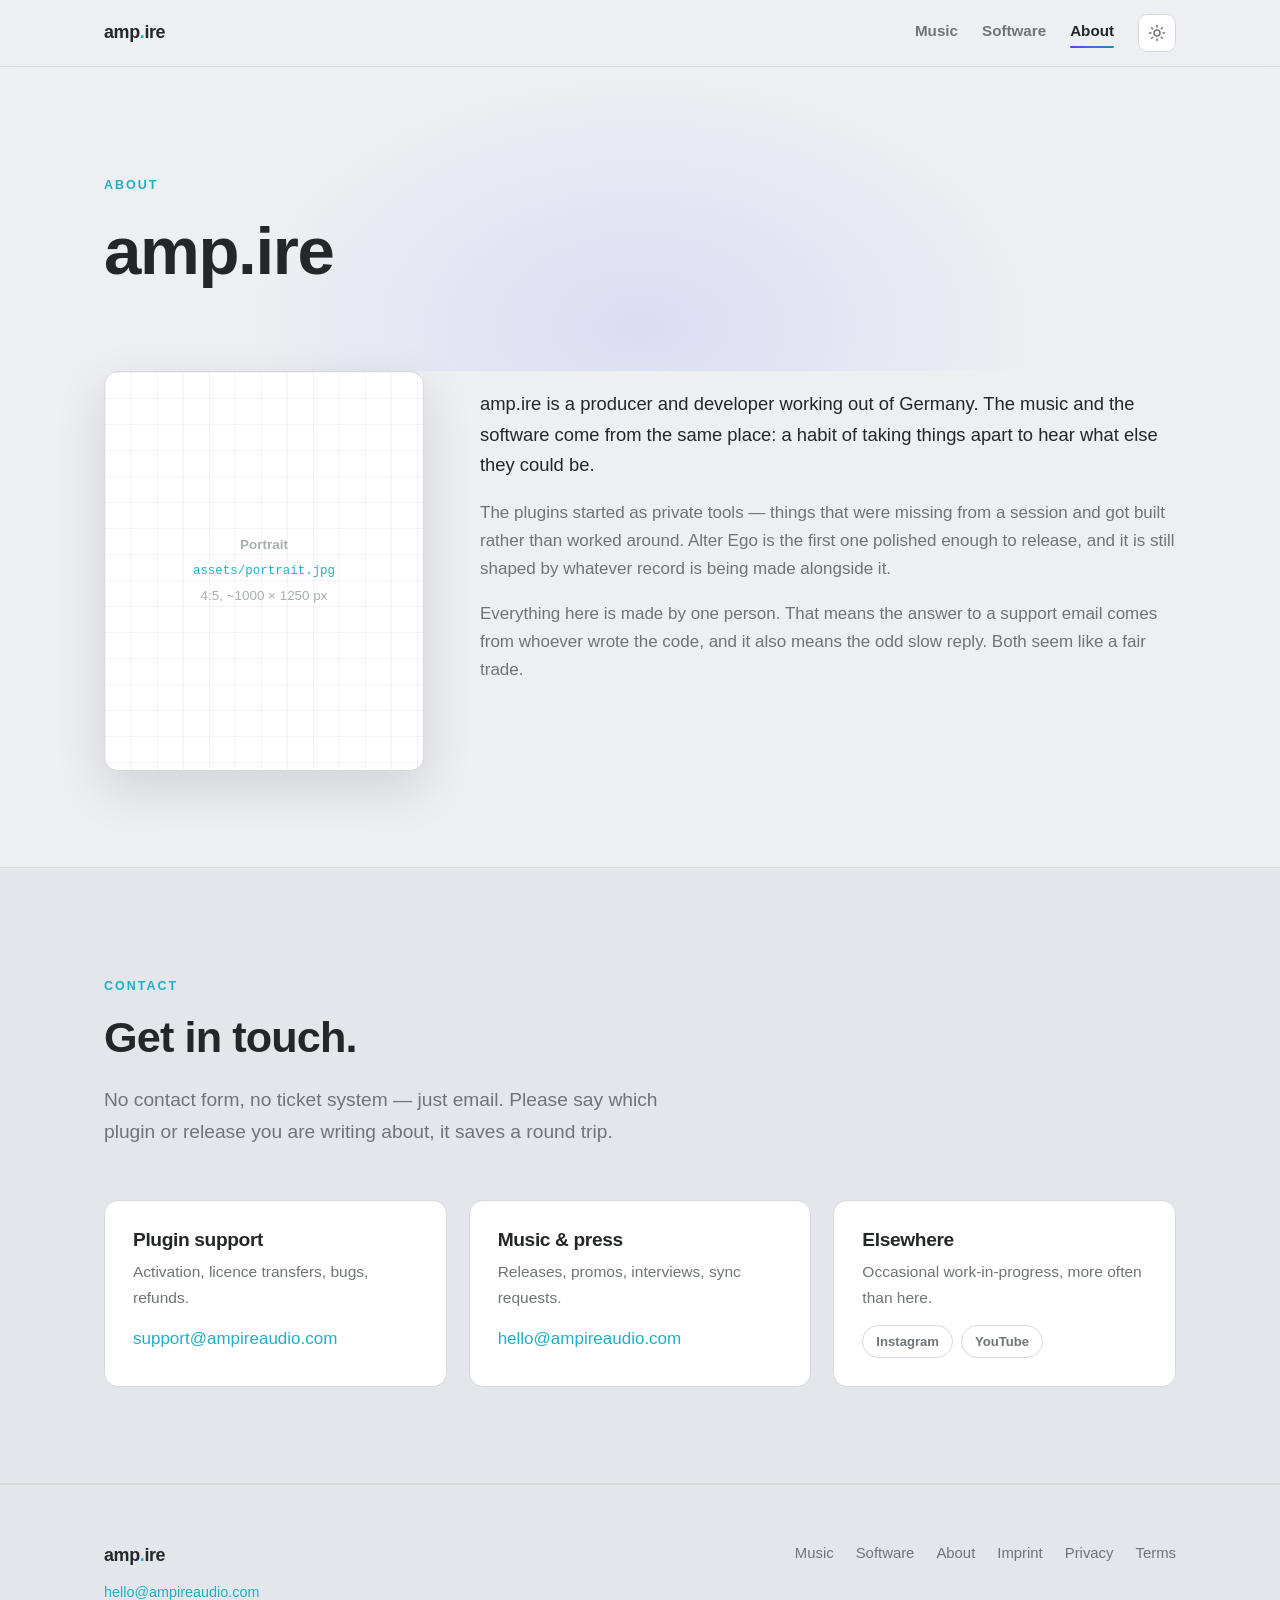
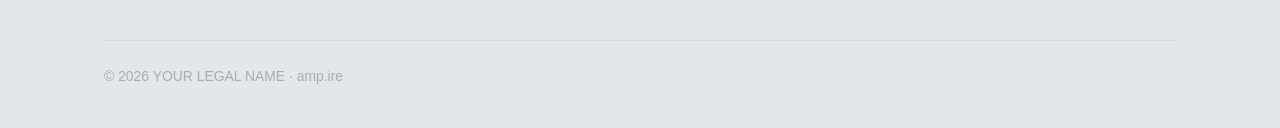
==== about.html @ e9aa4864 "Initial commit: amp.ire marketing site Static site for ampireaudio.com, split out of the plugin repo" ====
<!doctype html>
<html lang="en" data-theme="dark">
<head>
<meta charset="utf-8">
<meta name="viewport" content="width=device-width, initial-scale=1">
<title>About &amp; contact — amp.ire</title>
<meta name="description" content="amp.ire is a producer and developer making records and the instruments behind them. Get in touch.">
<meta name="color-scheme" content="dark light">
<link rel="icon" href="assets/favicon.png">
<link rel="stylesheet" href="styles.css">
<script>
  (function () {
    var stored = null;
    try { stored = localStorage.getItem('ampire-theme'); } catch (e) {}
    var system = window.matchMedia('(prefers-color-scheme: light)').matches ? 'light' : 'dark';
    document.documentElement.dataset.theme = stored || system;
  })();
</script>
</head>
<body>

<nav class="nav">
  <div class="nav-inner">
    <a class="logo" href="index.html">amp<span class="brand-dot">.</span>ire</a>
    <div class="nav-links">
      <a href="music.html">Music</a>
      <a href="software.html">Software</a>
      <a href="about.html" class="active">About</a>
    </div>
    <div class="nav-actions">
      <button class="theme-toggle" id="themeToggle" type="button" aria-label="Switch between light and dark theme">
        <svg class="icon-sun" viewBox="0 0 24 24" fill="none" stroke="currentColor" stroke-width="2" stroke-linecap="round" aria-hidden="true">
          <circle cx="12" cy="12" r="4"></circle>
          <path d="M12 2v2M12 20v2M4.9 4.9l1.4 1.4M17.7 17.7l1.4 1.4M2 12h2M20 12h2M4.9 19.1l1.4-1.4M17.7 6.3l1.4-1.4"></path>
        </svg>
        <svg class="icon-moon" viewBox="0 0 24 24" fill="none" stroke="currentColor" stroke-width="2" stroke-linecap="round" stroke-linejoin="round" aria-hidden="true">
          <path d="M21 12.8A9 9 0 1111.2 3a7 7 0 009.8 9.8z"></path>
        </svg>
      </button>
    </div>
  </div>
</nav>

<header class="hero" style="padding-bottom:48px">
  <div class="wrap">
    <p class="eyebrow">About</p>
    <h1>amp.ire</h1>
  </div>
</header>

<section style="padding-top:0">
  <div class="wrap">
    <div class="about-grid">

      <div class="portrait">
        <img src="assets/portrait.jpg" alt="Portrait of the person behind amp.ire">
        <div class="cover-ph">
          <strong>Portrait</strong>
          <code>assets/portrait.jpg</code>
          <span>4:5, ~1000 × 1250 px</span>
        </div>
      </div>

      <!-- TODO: rewrite in your own voice. This is scaffolding, not your biography. -->
      <div class="prose">
        <p>
          amp.ire is a producer and developer working out of Germany. The music and the
          software come from the same place: a habit of taking things apart to hear what
          else they could be.
        </p>
        <p>
          The plugins started as private tools — things that were missing from a session
          and got built rather than worked around. Alter Ego is the first one polished
          enough to release, and it is still shaped by whatever record is being made
          alongside it.
        </p>
        <p>
          Everything here is made by one person. That means the answer to a support email
          comes from whoever wrote the code, and it also means the odd slow reply. Both
          seem like a fair trade.
        </p>
      </div>

    </div>
  </div>
</section>

<!-- ======================= CONTACT ======================= -->
<section class="alt">
  <div class="wrap">
    <div class="section-head">
      <p class="eyebrow">Contact</p>
      <h2>Get in touch.</h2>
      <p class="lede">
        No contact form, no ticket system — just email. Please say which plugin or
        release you are writing about, it saves a round trip.
      </p>
    </div>

    <div class="grid grid-3">
      <div class="card">
        <h3>Plugin support</h3>
        <p style="margin-bottom:14px">Activation, licence transfers, bugs, refunds.</p>
        <a href="mailto:support@ampireaudio.com">support@ampireaudio.com</a>
      </div>
      <div class="card">
        <h3>Music &amp; press</h3>
        <p style="margin-bottom:14px">Releases, promos, interviews, sync requests.</p>
        <a href="mailto:hello@ampireaudio.com">hello@ampireaudio.com</a>
      </div>
      <div class="card">
        <h3>Elsewhere</h3>
        <p style="margin-bottom:14px">Occasional work-in-progress, more often than here.</p>
        <div class="pill-links">
          <a class="pill" href="#">Instagram</a>
          <a class="pill" href="#">YouTube</a>
        </div>
      </div>
    </div>
  </div>
</section>

<footer class="footer">
  <div class="wrap">
    <div class="footer-grid">
      <div>
        <a class="logo" href="index.html">amp<span class="brand-dot">.</span>ire</a>
        <p class="faint" style="margin:10px 0 0">
          <a href="mailto:hello@ampireaudio.com">hello@ampireaudio.com</a>
        </p>
      </div>
      <div class="footer-links">
        <a href="music.html">Music</a>
        <a href="software.html">Software</a>
        <a href="about.html">About</a>
        <a href="legal/imprint.html">Imprint</a>
        <a href="legal/privacy.html">Privacy</a>
        <a href="legal/terms.html">Terms</a>
      </div>
    </div>
    <div class="footer-bottom">
      © <span id="year">2026</span> YOUR LEGAL NAME · amp.ire
    </div>
  </div>
</footer>

<script src="site.js"></script>
</body>
</html>
---- styles.css ----
/* Alter Ego — Landingpage
   Palette 1:1 aus Source/UI/Theme.h übernommen (Dark + Light).
   Der Verlauf entspricht HeroGradientButton.h — dark: accent/accentSecondary/playbackHighlight,
   light: die dort hinterlegten tieferen Varianten. */

/* ---------- Light (Theme.h, Mode::Light) ---------- */
:root[data-theme="light"] {
  --bg:            #edeff2;
  --bg-deep:       #e3e6eb;
  --panel:         #ffffff;
  --panel-2:       #eceeec;
  --border:        #d7dad8;
  --text:          #24272a;
  --text-dim:      #6f7478;
  --text-faint:    #a8adb0;

  --accent:        #7c7bff;
  --accent-2:      #75b8ff;
  --cyan:          #1fb0c8;
  --positive:      #5bbfa5;
  --warning:       #f5c45a;

  --grad: linear-gradient(100deg, #5b49c8 0%, #3f74cf 52%, #0f93a8 100%);
  --grad-on: #ffffff;

  --glow:       rgba(124, 123, 255, .16);
  --shadow-lg:  0 18px 50px rgba(20, 24, 34, .13);
  --shadow-btn: 0 6px 22px rgba(63, 116, 207, .26);
  --shadow-btn-h: 0 10px 30px rgba(63, 116, 207, .36);
  --gridline:   rgba(0, 0, 0, .045);
}

/* ---------- Dark (Theme.h, Mode::Dark) ---------- */
:root[data-theme="dark"] {
  --bg:            #1c1f23;
  --bg-deep:       #16191c;
  --panel:         #2a2e33;
  --panel-2:       #343941;
  --border:        #454a52;
  --text:          #e9ebee;
  --text-dim:      #aab0b8;
  --text-faint:    #8b929b;

  --accent:        #8f8eff;
  --accent-2:      #6fb6ff;
  --cyan:          #43d5e8;
  --positive:      #84dcc6;
  --warning:       #f2c14e;

  --grad: linear-gradient(100deg, #8f8eff 0%, #6fb6ff 52%, #43d5e8 100%);
  --grad-on: #14161a;

  --glow:       rgba(143, 142, 255, .20);
  --shadow-lg:  0 26px 70px rgba(0, 0, 0, .5);
  --shadow-btn: 0 6px 26px rgba(111, 182, 255, .22);
  --shadow-btn-h: 0 10px 34px rgba(111, 182, 255, .34);
  --gridline:   rgba(255, 255, 255, .028);
}

:root {
  --r:   14px;
  --r-s: 9px;
  --maxw: 1120px;
  --font: -apple-system, BlinkMacSystemFont, "Segoe UI", Inter, Roboto,
          "Helvetica Neue", Arial, sans-serif;
  color-scheme: light dark;
}

* { box-sizing: border-box; }

html { scroll-behavior: smooth; }

body {
  margin: 0;
  background: var(--bg);
  color: var(--text);
  font-family: var(--font);
  font-size: 17px;
  line-height: 1.65;
  -webkit-font-smoothing: antialiased;
  overflow-x: hidden;
  transition: background .2s ease, color .2s ease;
}

img { max-width: 100%; display: block; }

a { color: var(--cyan); text-decoration: none; }
a:hover { text-decoration: underline; }

.wrap { max-width: var(--maxw); margin: 0 auto; padding: 0 24px; }

/* ---------- Typografie ---------- */

h1, h2, h3 { line-height: 1.15; letter-spacing: -0.02em; margin: 0 0 .5em; }
h1 { font-size: clamp(2.5rem, 6vw, 4.2rem); font-weight: 800; }
h2 { font-size: clamp(1.8rem, 3.6vw, 2.7rem); font-weight: 750; }
h3 { font-size: 1.2rem; font-weight: 650; }

.grad-text {
  background: var(--grad);
  -webkit-background-clip: text;
  background-clip: text;
  color: transparent;
}

.eyebrow {
  font-size: .78rem; font-weight: 700; letter-spacing: .16em;
  text-transform: uppercase; color: var(--cyan); margin-bottom: 1rem;
}

.lede  { font-size: 1.2rem; color: var(--text-dim); max-width: 62ch; }
.dim   { color: var(--text-dim); }
.faint { color: var(--text-faint); font-size: .9rem; }

/* ---------- Nav ---------- */

.nav {
  position: sticky; top: 0; z-index: 50;
  background: color-mix(in srgb, var(--bg) 80%, transparent);
  backdrop-filter: blur(14px);
  border-bottom: 1px solid var(--border);
}
.nav-inner {
  max-width: var(--maxw); margin: 0 auto; padding: 14px 24px;
  display: flex; align-items: center; gap: 24px;
}
.logo { font-weight: 800; font-size: 1.12rem; letter-spacing: -0.02em; color: var(--text); }
.logo:hover { text-decoration: none; }
.logo .dot {
  display: inline-block; width: 9px; height: 9px; border-radius: 50%;
  background: var(--grad); margin-right: 9px; vertical-align: middle;
}
.nav-links { display: flex; gap: 24px; margin-left: auto; }
.nav-links a { color: var(--text-dim); font-size: .95rem; font-weight: 550; }
.nav-links a:hover { color: var(--text); text-decoration: none; }
.nav-actions { display: flex; align-items: center; gap: 12px; margin-left: auto; }
.nav-links + .nav-actions { margin-left: 0; }

@media (max-width: 860px) {
  .nav-links { display: none; }
  .nav-inner { gap: 12px; }
}

/* Theme-Umschalter */
.theme-toggle {
  width: 38px; height: 38px; flex: 0 0 38px;
  display: grid; place-content: center;
  border: 1px solid var(--border); border-radius: var(--r-s);
  background: var(--panel); color: var(--text-dim);
  cursor: pointer; padding: 0;
  transition: color .15s ease, border-color .15s ease, background .15s ease;
}
.theme-toggle:hover { color: var(--text); border-color: var(--text-faint); }
.theme-toggle svg { width: 18px; height: 18px; }
:root[data-theme="dark"]  .icon-sun  { display: none; }
:root[data-theme="light"] .icon-moon { display: none; }

/* ---------- Buttons ---------- */

.btn {
  display: inline-flex; align-items: center; justify-content: center; gap: 9px;
  padding: 13px 26px; border-radius: var(--r-s);
  font-size: 1rem; font-weight: 650; font-family: var(--font);
  border: 1px solid transparent; cursor: pointer;
  transition: transform .13s ease, box-shadow .13s ease, background .13s ease;
  white-space: nowrap;
}
.btn:hover { text-decoration: none; transform: translateY(-1px); }

.btn-primary {
  background: var(--grad); color: var(--grad-on);
  box-shadow: var(--shadow-btn);
}
.btn-primary:hover { box-shadow: var(--shadow-btn-h); }

.btn-ghost { background: transparent; color: var(--text); border-color: var(--border); }
.btn-ghost:hover { background: var(--panel); border-color: var(--text-faint); }

.btn-sm { padding: 9px 18px; font-size: .92rem; }

/* ---------- Sections ---------- */

section { padding: 96px 0; }
section.tight { padding: 64px 0; }
.section-head { max-width: 62ch; margin-bottom: 52px; }
.alt { background: var(--bg-deep); border-block: 1px solid var(--border); }

/* ---------- Hero ---------- */

.hero { padding: 96px 0 72px; position: relative; overflow: hidden; }
.hero::before {
  content: ""; position: absolute; inset: -30% 0 auto 50%;
  width: 1100px; height: 700px; transform: translateX(-50%);
  background: radial-gradient(closest-side, var(--glow), transparent 72%);
  pointer-events: none;
}
.hero .wrap { position: relative; }
.hero h1 { max-width: 16ch; }
.hero .lede { margin: 0 0 34px; }
.cta-row { display: flex; flex-wrap: wrap; gap: 14px; align-items: center; }
.cta-note { margin-top: 16px; }

/* ---------- Screenshots (theme-abhängig) ---------- */

.shot {
  margin: 0; border: 1px solid var(--border); border-radius: var(--r);
  background: linear-gradient(150deg, var(--panel), var(--bg-deep));
  box-shadow: var(--shadow-lg); overflow: hidden;
}
.shot img { width: 100%; }
.shot figcaption {
  padding: 12px 16px; border-top: 1px solid var(--border);
  font-size: .87rem; color: var(--text-faint);
}
.hero-shot { margin-top: 60px; }

/* Nur der Screenshot des aktiven Themes wird gezeigt. */
.ss { display: none; }
:root[data-theme="dark"]  .shot:not(.missing) .ss-dark  { display: block; }
:root[data-theme="light"] .shot:not(.missing) .ss-light { display: block; }

/* Platzhalter — verschwindet automatisch, sobald die Bilddateien existieren.
   Kein HTML-Editieren nötig: fehlende Dateien setzen .missing per onerror. */
.shot-ph { display: none; }
.shot.missing .shot-ph {
  display: grid; aspect-ratio: 16 / 10; place-content: center;
  gap: 6px; text-align: center; padding: 24px;
  color: var(--text-faint); font-size: .92rem;
  background-image:
    linear-gradient(var(--gridline) 1px, transparent 1px),
    linear-gradient(90deg, var(--gridline) 1px, transparent 1px);
  background-size: 34px 34px;
}
.shot-ph strong { color: var(--text-dim); font-weight: 600; }
.shot-ph code { font-size: .84rem; color: var(--cyan); }

/* ---------- Badge-Reihe ---------- */

.badges {
  display: flex; flex-wrap: wrap; gap: 10px 12px;
  margin-top: 28px; padding-top: 28px; border-top: 1px solid var(--border);
}
.badge {
  font-size: .82rem; font-weight: 600; color: var(--text-dim);
  border: 1px solid var(--border); border-radius: 999px; padding: 5px 14px;
  background: var(--panel);
}
.badge.ok { color: var(--positive); border-color: color-mix(in srgb, var(--positive) 40%, transparent); }

/* ---------- Karten ---------- */

.grid { display: grid; gap: 22px; }
.grid-3 { grid-template-columns: repeat(3, 1fr); }
.grid-2 { grid-template-columns: repeat(2, 1fr); }
@media (max-width: 900px) { .grid-3, .grid-2 { grid-template-columns: 1fr; } }

.card {
  background: var(--panel); border: 1px solid var(--border);
  border-radius: var(--r); padding: 28px;
}
.card h3 { margin-bottom: .45em; }
.card p { margin: 0; color: var(--text-dim); font-size: .97rem; }
.card .ico { margin-bottom: 18px; display: block; color: var(--cyan); }

/* ---------- Feature-Zeilen ---------- */

.feature {
  display: grid; grid-template-columns: 1fr 1.15fr; gap: 60px; align-items: center;
  margin-bottom: 90px;
}
.feature:last-child { margin-bottom: 0; }
.feature.flip .feature-text { order: 2; }
@media (max-width: 900px) {
  .feature { grid-template-columns: 1fr; gap: 32px; margin-bottom: 64px; }
  .feature.flip .feature-text { order: 0; }
}
.feature h2 { font-size: clamp(1.5rem, 2.8vw, 2.05rem); }
.feature p { color: var(--text-dim); }

/* ---------- Audio-Demos ---------- */

.demo {
  background: var(--panel); border: 1px solid var(--border);
  border-radius: var(--r); padding: 20px 22px;
}
.demo-title { font-weight: 650; margin-bottom: 3px; }
.demo-meta { font-size: .85rem; color: var(--text-faint); margin-bottom: 14px; }
.demo audio { width: 100%; height: 36px; }

/* ---------- Schritte ---------- */

.step-num {
  width: 38px; height: 38px; border-radius: 50%;
  display: grid; place-content: center; margin-bottom: 16px;
  font-weight: 800; font-size: 1rem; color: var(--grad-on); background: var(--grad);
}

/* ---------- Preis ---------- */

.price-card {
  max-width: 480px; margin: 0 auto; text-align: center;
  background: var(--panel); border: 1px solid var(--border);
  border-radius: var(--r); padding: 44px 36px; position: relative; overflow: hidden;
}
.price-card::before {
  content: ""; position: absolute; inset: 0 0 auto 0; height: 3px; background: var(--grad);
}
.price { font-size: 3.4rem; font-weight: 800; letter-spacing: -0.03em; line-height: 1; }
.price-sub { color: var(--text-faint); font-size: .92rem; margin-top: 8px; }
.price-list { list-style: none; padding: 0; margin: 28px 0; text-align: left; }
.price-list li { padding: 9px 0 9px 28px; position: relative; color: var(--text-dim); font-size: .97rem; }
.price-list li::before {
  content: "✓"; position: absolute; left: 0; top: 9px; color: var(--cyan); font-weight: 700;
}

/* ---------- Specs ---------- */

.spec-table { width: 100%; border-collapse: collapse; font-size: .97rem; }
.spec-table th, .spec-table td {
  padding: 14px 0; border-bottom: 1px solid var(--border);
  text-align: left; vertical-align: top;
}
.spec-table th { color: var(--text-faint); font-weight: 600; width: 34%; }
.spec-table td { color: var(--text-dim); }

/* ---------- FAQ ---------- */

.faq { border-top: 1px solid var(--border); }
.faq details { border-bottom: 1px solid var(--border); }
.faq summary {
  cursor: pointer; list-style: none; padding: 22px 40px 22px 0;
  font-weight: 600; position: relative;
}
.faq summary::-webkit-details-marker { display: none; }
.faq summary::after {
  content: "+"; position: absolute; right: 6px; top: 18px;
  font-size: 1.5rem; font-weight: 400; color: var(--cyan); line-height: 1;
  transition: transform .18s ease;
}
.faq details[open] summary::after { transform: rotate(45deg); }
.faq .answer { padding: 0 40px 22px 0; color: var(--text-dim); margin: 0; }

/* ---------- Footer ---------- */

.footer { border-top: 1px solid var(--border); padding: 56px 0 40px; background: var(--bg-deep); }
.footer-grid { display: flex; flex-wrap: wrap; gap: 40px; justify-content: space-between; }
.footer-links { display: flex; flex-wrap: wrap; gap: 22px; }
.footer-links a { color: var(--text-dim); font-size: .93rem; }
.footer-bottom {
  margin-top: 36px; padding-top: 24px; border-top: 1px solid var(--border);
  color: var(--text-faint); font-size: .87rem;
}

/* ---------- Reduced motion ---------- */

@media (prefers-reduced-motion: reduce) {
  html { scroll-behavior: auto; }
  .btn, .faq summary::after, body { transition: none; }
  .btn:hover { transform: none; }
}

/* ==========================================================
   amp.ire — Dachmarken-Layout (Home, Music, Software, About)
   ========================================================== */

.nav-links a.active { color: var(--text); }
.nav-links a.active::after {
  content: ""; display: block; height: 2px; margin-top: 3px;
  background: var(--grad); border-radius: 2px;
}

/* Brand-Wortmarke */
.logo .brand-dot { color: var(--cyan); }

/* Breadcrumb auf Unterseiten */
.crumb { font-size: .9rem; color: var(--text-faint); margin-bottom: 18px; }
.crumb a { color: var(--text-faint); }
.crumb a:hover { color: var(--text); text-decoration: none; }
.crumb span { margin: 0 8px; opacity: .55; }

/* ---------- Home: zwei große Bereichskarten ---------- */

.split { display: grid; grid-template-columns: 1fr 1fr; gap: 22px; }
@media (max-width: 860px) { .split { grid-template-columns: 1fr; } }

.big-card {
  position: relative; overflow: hidden; isolation: isolate;
  background: var(--panel); border: 1px solid var(--border);
  border-radius: var(--r); padding: 38px 34px 34px;
  display: flex; flex-direction: column; min-height: 320px;
  transition: border-color .16s ease, transform .16s ease, box-shadow .16s ease;
}
.big-card:hover {
  border-color: color-mix(in srgb, var(--cyan) 45%, var(--border));
  transform: translateY(-2px);
  box-shadow: var(--shadow-lg);
  text-decoration: none;
}
.big-card::before {
  content: ""; position: absolute; inset: 0 0 auto 0; height: 3px;
  background: var(--grad); opacity: 0; transition: opacity .16s ease;
}
.big-card:hover::before { opacity: 1; }
.big-card h2 { font-size: 1.75rem; margin-bottom: .35em; color: var(--text); }
.big-card p { color: var(--text-dim); margin: 0 0 26px; }
.big-card .arrow { margin-top: auto; font-weight: 650; color: var(--cyan); }

/* ---------- Releases ---------- */

.release-grid { display: grid; grid-template-columns: repeat(3, 1fr); gap: 30px; }
@media (max-width: 900px) { .release-grid { grid-template-columns: repeat(2, 1fr); } }
@media (max-width: 560px) { .release-grid { grid-template-columns: 1fr; } }

.release { display: flex; flex-direction: column; }
.cover {
  position: relative; aspect-ratio: 1; border-radius: var(--r-s); overflow: hidden;
  border: 1px solid var(--border); background: var(--panel);
  box-shadow: var(--shadow-lg); margin-bottom: 16px;
}
.cover img { width: 100%; height: 100%; object-fit: cover; }
.cover.missing img { display: none; }
.cover .cover-ph { display: none; }
.cover.missing .cover-ph {
  position: absolute; inset: 0; display: grid; place-content: center;
  gap: 4px; text-align: center; padding: 18px;
  color: var(--text-faint); font-size: .82rem;
  background-image:
    linear-gradient(var(--gridline) 1px, transparent 1px),
    linear-gradient(90deg, var(--gridline) 1px, transparent 1px);
  background-size: 26px 26px;
}
.cover .cover-ph code { color: var(--cyan); font-size: .76rem; }

.release-title { font-weight: 650; font-size: 1.05rem; }
.release-meta { color: var(--text-faint); font-size: .87rem; margin-bottom: 12px; }

.pill-links { display: flex; flex-wrap: wrap; gap: 8px; }
.pill {
  font-size: .82rem; font-weight: 600; color: var(--text-dim);
  border: 1px solid var(--border); border-radius: 999px;
  padding: 5px 13px; background: var(--panel);
  transition: color .14s ease, border-color .14s ease;
}
.pill:hover { color: var(--text); border-color: var(--cyan); text-decoration: none; }

/* ---------- About ---------- */

.about-grid { display: grid; grid-template-columns: 320px 1fr; gap: 56px; align-items: start; }
@media (max-width: 860px) { .about-grid { grid-template-columns: 1fr; gap: 32px; } }

.portrait {
  position: relative; aspect-ratio: 4 / 5; border-radius: var(--r); overflow: hidden;
  border: 1px solid var(--border); background: var(--panel); box-shadow: var(--shadow-lg);
}
.portrait img { width: 100%; height: 100%; object-fit: cover; }
.portrait.missing img { display: none; }
.portrait .cover-ph { display: none; }
.portrait.missing .cover-ph {
  position: absolute; inset: 0; display: grid; place-content: center;
  gap: 4px; text-align: center; padding: 18px;
  color: var(--text-faint); font-size: .84rem;
  background-image:
    linear-gradient(var(--gridline) 1px, transparent 1px),
    linear-gradient(90deg, var(--gridline) 1px, transparent 1px);
  background-size: 26px 26px;
}
.portrait .cover-ph code { color: var(--cyan); font-size: .78rem; }

.prose p { color: var(--text-dim); }
.prose p:first-child { color: var(--text); font-size: 1.15rem; }

/* ---------- Software-Übersicht ---------- */

.product {
  display: grid; grid-template-columns: 1fr 1.2fr; gap: 44px; align-items: center;
  background: var(--panel); border: 1px solid var(--border);
  border-radius: var(--r); padding: 40px; margin-bottom: 24px;
}
@media (max-width: 900px) { .product { grid-template-columns: 1fr; gap: 28px; padding: 30px; } }
.product h2 { font-size: 1.9rem; margin-bottom: .3em; }
.product .tagline { color: var(--text-dim); margin: 0 0 22px; }

.soon {
  border: 1px dashed var(--border); border-radius: var(--r);
  padding: 34px; text-align: center; color: var(--text-faint);
}
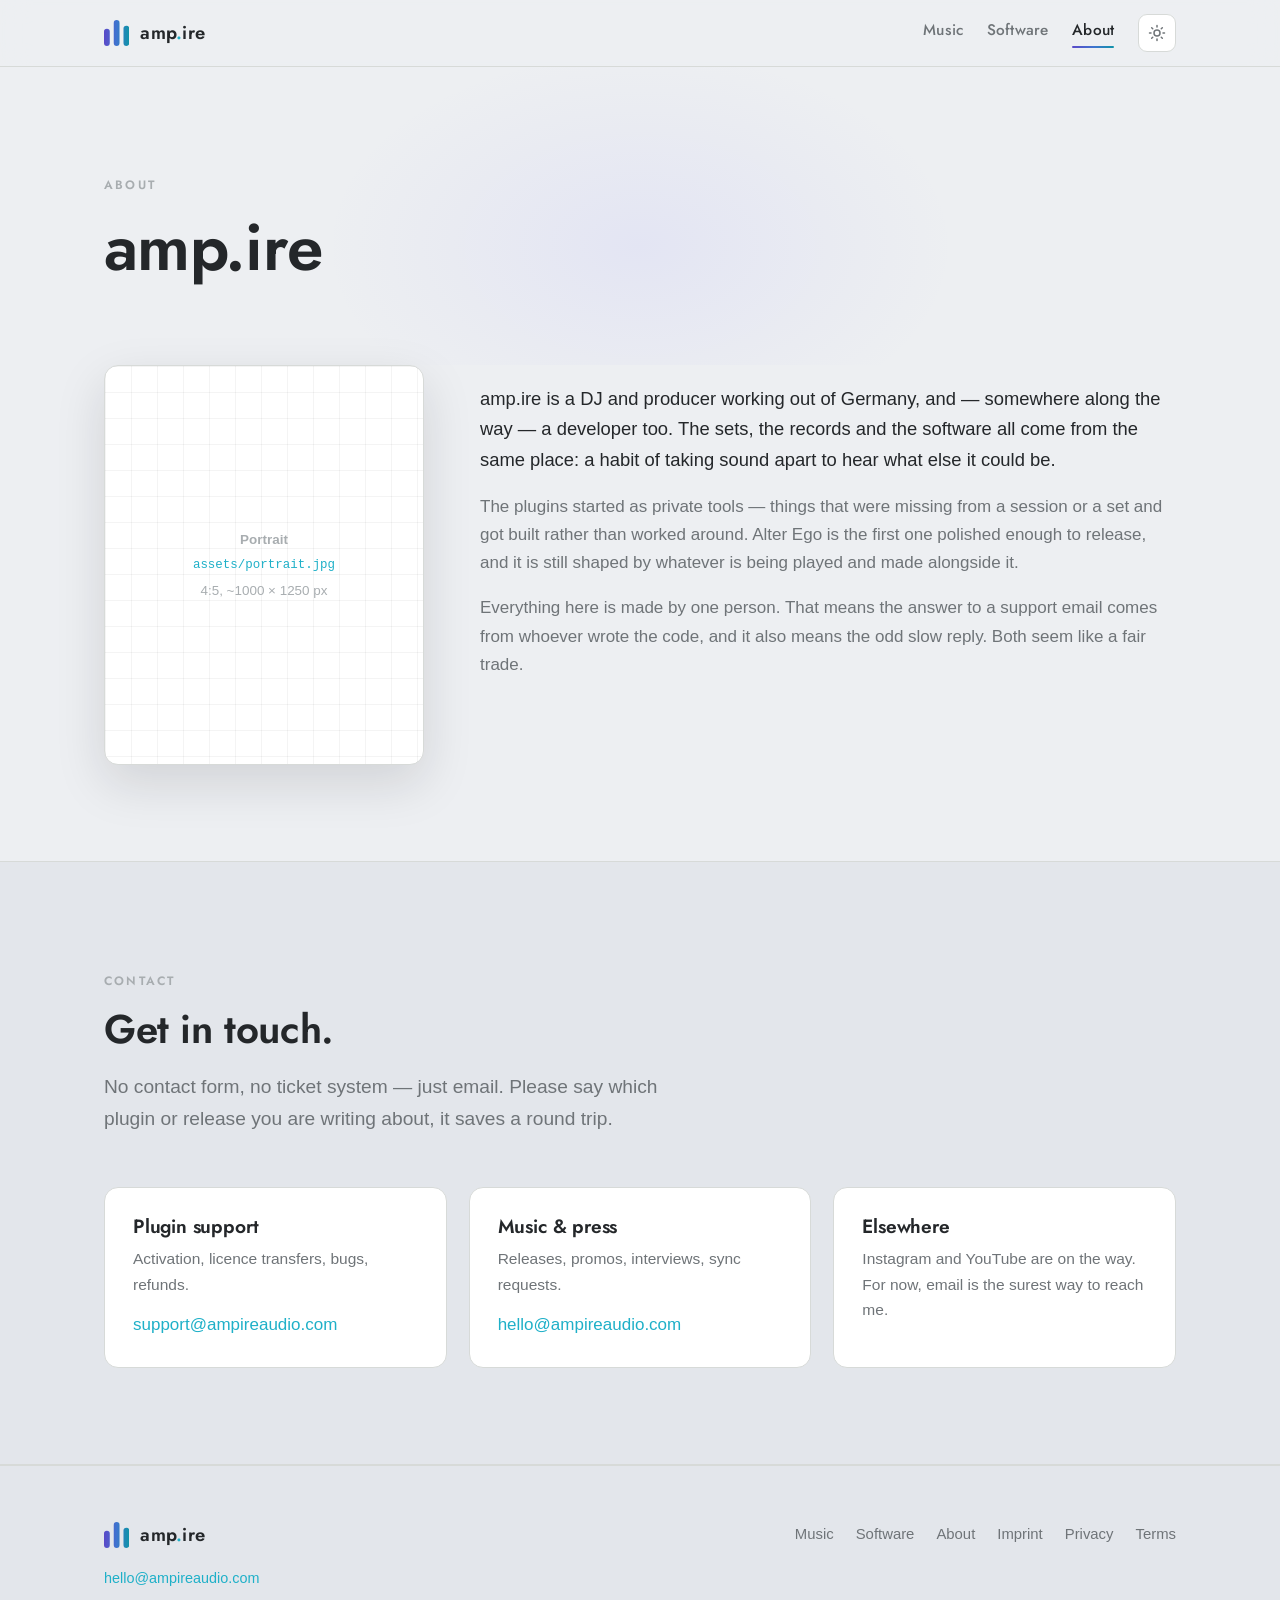
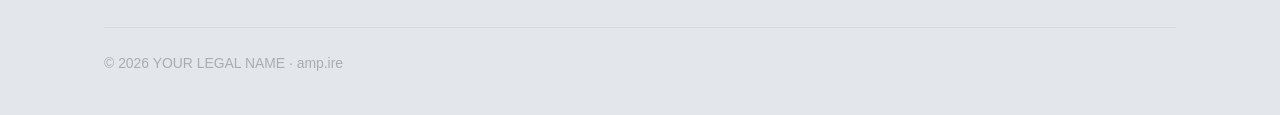
==== commit affb99f0: "Rework brand & design: amp.ire logo, Jost type, plugin-forward layout - New logo: EQ-triad mark (thr" ====
--- a/about.html
+++ b/about.html
@@ -4,9 +4,11 @@
 <meta charset="utf-8">
 <meta name="viewport" content="width=device-width, initial-scale=1">
 <title>About &amp; contact — amp.ire</title>
-<meta name="description" content="amp.ire is a producer and developer making records and the instruments behind them. Get in touch.">
+<meta name="description" content="amp.ire is a DJ, producer and developer making records and the instruments behind them. Get in touch.">
 <meta name="color-scheme" content="dark light">
 <link rel="icon" href="assets/favicon.png">
+<link rel="preload" href="assets/fonts/jost-600.woff2" as="font" type="font/woff2" crossorigin>
+<link rel="preload" href="assets/fonts/jost-500.woff2" as="font" type="font/woff2" crossorigin>
 <link rel="stylesheet" href="styles.css">
 <script>
   (function () {
@@ -21,7 +23,7 @@
 
 <nav class="nav">
   <div class="nav-inner">
-    <a class="logo" href="index.html">amp<span class="brand-dot">.</span>ire</a>
+    <a class="logo" href="index.html" aria-label="amp.ire — home"><svg class="logo-mark" viewBox="0 0 70 72" aria-hidden="true" focusable="false"><defs><linearGradient id="ampGrad" gradientUnits="userSpaceOnUse" x1="0" y1="0" x2="70" y2="0"><stop offset="0" style="stop-color:var(--ampg-1)"/><stop offset=".5" style="stop-color:var(--ampg-2)"/><stop offset="1" style="stop-color:var(--ampg-3)"/></linearGradient></defs><rect x="0" y="24" width="16" height="48" rx="8" fill="url(#ampGrad)"/><rect x="27" y="0" width="16" height="72" rx="8" fill="url(#ampGrad)"/><rect x="54" y="16" width="16" height="56" rx="8" fill="url(#ampGrad)"/></svg><span class="logo-word">amp<span class="brand-dot">.</span>ire</span></a>
     <div class="nav-links">
       <a href="music.html">Music</a>
       <a href="software.html">Software</a>
@@ -64,15 +66,15 @@
       <!-- TODO: rewrite in your own voice. This is scaffolding, not your biography. -->
       <div class="prose">
         <p>
-          amp.ire is a producer and developer working out of Germany. The music and the
-          software come from the same place: a habit of taking things apart to hear what
-          else they could be.
+          amp.ire is a DJ and producer working out of Germany, and — somewhere along the
+          way — a developer too. The sets, the records and the software all come from the
+          same place: a habit of taking sound apart to hear what else it could be.
         </p>
         <p>
           The plugins started as private tools — things that were missing from a session
-          and got built rather than worked around. Alter Ego is the first one polished
-          enough to release, and it is still shaped by whatever record is being made
-          alongside it.
+          or a set and got built rather than worked around. Alter Ego is the first one
+          polished enough to release, and it is still shaped by whatever is being played
+          and made alongside it.
         </p>
         <p>
           Everything here is made by one person. That means the answer to a support email
@@ -110,11 +112,8 @@
       </div>
       <div class="card">
         <h3>Elsewhere</h3>
-        <p style="margin-bottom:14px">Occasional work-in-progress, more often than here.</p>
-        <div class="pill-links">
-          <a class="pill" href="#">Instagram</a>
-          <a class="pill" href="#">YouTube</a>
-        </div>
+        <p style="margin:0">Instagram and YouTube are on the way. For now, email is the
+          surest way to reach me.</p>
       </div>
     </div>
   </div>
@@ -124,7 +123,7 @@
   <div class="wrap">
     <div class="footer-grid">
       <div>
-        <a class="logo" href="index.html">amp<span class="brand-dot">.</span>ire</a>
+        <a class="logo" href="index.html" aria-label="amp.ire — home"><svg class="logo-mark" viewBox="0 0 70 72" aria-hidden="true" focusable="false"><defs><linearGradient id="ampGrad" gradientUnits="userSpaceOnUse" x1="0" y1="0" x2="70" y2="0"><stop offset="0" style="stop-color:var(--ampg-1)"/><stop offset=".5" style="stop-color:var(--ampg-2)"/><stop offset="1" style="stop-color:var(--ampg-3)"/></linearGradient></defs><rect x="0" y="24" width="16" height="48" rx="8" fill="url(#ampGrad)"/><rect x="27" y="0" width="16" height="72" rx="8" fill="url(#ampGrad)"/><rect x="54" y="16" width="16" height="56" rx="8" fill="url(#ampGrad)"/></svg><span class="logo-word">amp<span class="brand-dot">.</span>ire</span></a>
         <p class="faint" style="margin:10px 0 0">
           <a href="mailto:hello@ampireaudio.com">hello@ampireaudio.com</a>
         </p>
--- a/styles.css
+++ b/styles.css
@@ -1,7 +1,15 @@
-/* Alter Ego — Landingpage
-   Palette 1:1 aus Source/UI/Theme.h übernommen (Dark + Light).
-   Der Verlauf entspricht HeroGradientButton.h — dark: accent/accentSecondary/playbackHighlight,
-   light: die dort hinterlegten tieferen Varianten. */
+/* amp.ire — site styles
+   Palette from the plugin's Source/UI/Theme.h (dark + light).
+   Display type: Jost (open-source Futura relative), self-hosted — no external font CDN. */
+
+@font-face { font-family: "Jost"; font-style: normal; font-weight: 400; font-display: swap;
+  src: url("assets/fonts/jost-400.woff2") format("woff2"); }
+@font-face { font-family: "Jost"; font-style: normal; font-weight: 500; font-display: swap;
+  src: url("assets/fonts/jost-500.woff2") format("woff2"); }
+@font-face { font-family: "Jost"; font-style: normal; font-weight: 600; font-display: swap;
+  src: url("assets/fonts/jost-600.woff2") format("woff2"); }
+@font-face { font-family: "Jost"; font-style: normal; font-weight: 700; font-display: swap;
+  src: url("assets/fonts/jost-700.woff2") format("woff2"); }
 
 /* ---------- Light (Theme.h, Mode::Light) ---------- */
 :root[data-theme="light"] {
@@ -20,10 +28,13 @@
   --positive:      #5bbfa5;
   --warning:       #f5c45a;
 
+  /* brand-mark gradient stops (deep, for the mark on light surfaces) */
+  --ampg-1: #5b49c8; --ampg-2: #3f74cf; --ampg-3: #0f93a8;
+
   --grad: linear-gradient(100deg, #5b49c8 0%, #3f74cf 52%, #0f93a8 100%);
   --grad-on: #ffffff;
 
-  --glow:       rgba(124, 123, 255, .16);
+  --glow:       rgba(124, 123, 255, .10);
   --shadow-lg:  0 18px 50px rgba(20, 24, 34, .13);
   --shadow-btn: 0 6px 22px rgba(63, 116, 207, .26);
   --shadow-btn-h: 0 10px 30px rgba(63, 116, 207, .36);
@@ -47,10 +58,13 @@
   --positive:      #84dcc6;
   --warning:       #f2c14e;
 
+  /* brand-mark gradient stops (bright, for the mark on dark surfaces) */
+  --ampg-1: #8f8eff; --ampg-2: #6fb6ff; --ampg-3: #43d5e8;
+
   --grad: linear-gradient(100deg, #8f8eff 0%, #6fb6ff 52%, #43d5e8 100%);
   --grad-on: #14161a;
 
-  --glow:       rgba(143, 142, 255, .20);
+  --glow:       rgba(143, 142, 255, .13);
   --shadow-lg:  0 26px 70px rgba(0, 0, 0, .5);
   --shadow-btn: 0 6px 26px rgba(111, 182, 255, .22);
   --shadow-btn-h: 0 10px 34px rgba(111, 182, 255, .34);
@@ -62,6 +76,8 @@
   --r-s: 9px;
   --maxw: 1120px;
   --font: -apple-system, BlinkMacSystemFont, "Segoe UI", Inter, Roboto,
+          "Helvetica Neue", Arial, sans-serif;
+  --font-display: "Jost", -apple-system, BlinkMacSystemFont, "Segoe UI", Inter, Roboto,
           "Helvetica Neue", Arial, sans-serif;
   color-scheme: light dark;
 }
@@ -91,10 +107,10 @@
 
 /* ---------- Typografie ---------- */
 
-h1, h2, h3 { line-height: 1.15; letter-spacing: -0.02em; margin: 0 0 .5em; }
-h1 { font-size: clamp(2.5rem, 6vw, 4.2rem); font-weight: 800; }
-h2 { font-size: clamp(1.8rem, 3.6vw, 2.7rem); font-weight: 750; }
-h3 { font-size: 1.2rem; font-weight: 650; }
+h1, h2, h3 { font-family: var(--font-display); line-height: 1.12; letter-spacing: -0.01em; margin: 0 0 .5em; }
+h1 { font-size: clamp(2.5rem, 6vw, 4.1rem); font-weight: 600; }
+h2 { font-size: clamp(1.7rem, 3.4vw, 2.5rem); font-weight: 600; }
+h3 { font-size: 1.2rem; font-weight: 600; }
 
 .grad-text {
   background: var(--grad);
@@ -104,8 +120,9 @@
 }
 
 .eyebrow {
-  font-size: .78rem; font-weight: 700; letter-spacing: .16em;
-  text-transform: uppercase; color: var(--cyan); margin-bottom: 1rem;
+  font-family: var(--font-display);
+  font-size: .76rem; font-weight: 600; letter-spacing: .18em;
+  text-transform: uppercase; color: var(--text-faint); margin-bottom: 1rem;
 }
 
 .lede  { font-size: 1.2rem; color: var(--text-dim); max-width: 62ch; }
@@ -124,14 +141,15 @@
   max-width: var(--maxw); margin: 0 auto; padding: 14px 24px;
   display: flex; align-items: center; gap: 24px;
 }
-.logo { font-weight: 800; font-size: 1.12rem; letter-spacing: -0.02em; color: var(--text); }
+.logo {
+  display: inline-flex; align-items: center; gap: 11px; color: var(--text);
+  font-family: var(--font-display); font-weight: 600; font-size: 1.16rem; letter-spacing: .015em;
+}
 .logo:hover { text-decoration: none; }
-.logo .dot {
-  display: inline-block; width: 9px; height: 9px; border-radius: 50%;
-  background: var(--grad); margin-right: 9px; vertical-align: middle;
-}
+.logo-mark { height: 26px; width: auto; display: block; flex: 0 0 auto; }
+.logo-word { line-height: 1; }
 .nav-links { display: flex; gap: 24px; margin-left: auto; }
-.nav-links a { color: var(--text-dim); font-size: .95rem; font-weight: 550; }
+.nav-links a { font-family: var(--font-display); color: var(--text-dim); font-size: .96rem; font-weight: 500; letter-spacing: .01em; }
 .nav-links a:hover { color: var(--text); text-decoration: none; }
 .nav-actions { display: flex; align-items: center; gap: 12px; margin-left: auto; }
 .nav-links + .nav-actions { margin-left: 0; }
@@ -160,7 +178,7 @@
 .btn {
   display: inline-flex; align-items: center; justify-content: center; gap: 9px;
   padding: 13px 26px; border-radius: var(--r-s);
-  font-size: 1rem; font-weight: 650; font-family: var(--font);
+  font-size: 1rem; font-weight: 600; font-family: var(--font-display);
   border: 1px solid transparent; cursor: pointer;
   transition: transform .13s ease, box-shadow .13s ease, background .13s ease;
   white-space: nowrap;
@@ -189,10 +207,10 @@
 
 .hero { padding: 96px 0 72px; position: relative; overflow: hidden; }
 .hero::before {
-  content: ""; position: absolute; inset: -30% 0 auto 50%;
-  width: 1100px; height: 700px; transform: translateX(-50%);
-  background: radial-gradient(closest-side, var(--glow), transparent 72%);
-  pointer-events: none;
+  content: ""; position: absolute; inset: -34% 0 auto 50%;
+  width: 900px; height: 560px; transform: translateX(-50%);
+  background: radial-gradient(closest-side, var(--glow), transparent 70%);
+  pointer-events: none; opacity: .85;
 }
 .hero .wrap { position: relative; }
 .hero h1 { max-width: 16ch; }
@@ -260,7 +278,7 @@
 }
 .card h3 { margin-bottom: .45em; }
 .card p { margin: 0; color: var(--text-dim); font-size: .97rem; }
-.card .ico { margin-bottom: 18px; display: block; color: var(--cyan); }
+.card .ico { margin-bottom: 18px; display: block; color: var(--text-dim); }
 
 /* ---------- Feature-Zeilen ---------- */
 
@@ -305,7 +323,7 @@
 .price-card::before {
   content: ""; position: absolute; inset: 0 0 auto 0; height: 3px; background: var(--grad);
 }
-.price { font-size: 3.4rem; font-weight: 800; letter-spacing: -0.03em; line-height: 1; }
+.price { font-family: var(--font-display); font-size: 3.4rem; font-weight: 600; letter-spacing: -0.02em; line-height: 1; }
 .price-sub { color: var(--text-faint); font-size: .92rem; margin-top: 8px; }
 .price-list { list-style: none; padding: 0; margin: 28px 0; text-align: left; }
 .price-list li { padding: 9px 0 9px 28px; position: relative; color: var(--text-dim); font-size: .97rem; }
@@ -334,7 +352,7 @@
 .faq summary::-webkit-details-marker { display: none; }
 .faq summary::after {
   content: "+"; position: absolute; right: 6px; top: 18px;
-  font-size: 1.5rem; font-weight: 400; color: var(--cyan); line-height: 1;
+  font-size: 1.5rem; font-weight: 400; color: var(--text-faint); line-height: 1;
   transition: transform .18s ease;
 }
 .faq details[open] summary::after { transform: rotate(45deg); }
@@ -391,7 +409,7 @@
   transition: border-color .16s ease, transform .16s ease, box-shadow .16s ease;
 }
 .big-card:hover {
-  border-color: color-mix(in srgb, var(--cyan) 45%, var(--border));
+  border-color: var(--text-faint);
   transform: translateY(-2px);
   box-shadow: var(--shadow-lg);
   text-decoration: none;
@@ -403,7 +421,7 @@
 .big-card:hover::before { opacity: 1; }
 .big-card h2 { font-size: 1.75rem; margin-bottom: .35em; color: var(--text); }
 .big-card p { color: var(--text-dim); margin: 0 0 26px; }
-.big-card .arrow { margin-top: auto; font-weight: 650; color: var(--cyan); }
+.big-card .arrow { margin-top: auto; font-family: var(--font-display); font-weight: 600; color: var(--text); }
 
 /* ---------- Releases ---------- */
 
@@ -441,7 +459,7 @@
   padding: 5px 13px; background: var(--panel);
   transition: color .14s ease, border-color .14s ease;
 }
-.pill:hover { color: var(--text); border-color: var(--cyan); text-decoration: none; }
+.pill:hover { color: var(--text); border-color: var(--text-faint); text-decoration: none; }
 
 /* ---------- About ---------- */
 
@@ -484,3 +502,12 @@
   border: 1px dashed var(--border); border-radius: var(--r);
   padding: 34px; text-align: center; color: var(--text-faint);
 }
+
+/* Home: small "music coming soon" strip */
+.soon-strip {
+  display: flex; align-items: center; justify-content: space-between; gap: 20px;
+  background: var(--panel); border: 1px solid var(--border);
+  border-radius: var(--r); padding: 26px 30px;
+}
+.soon-strip h3 { color: var(--text); }
+@media (max-width: 560px) { .soon-strip { flex-direction: column; align-items: flex-start; } }
